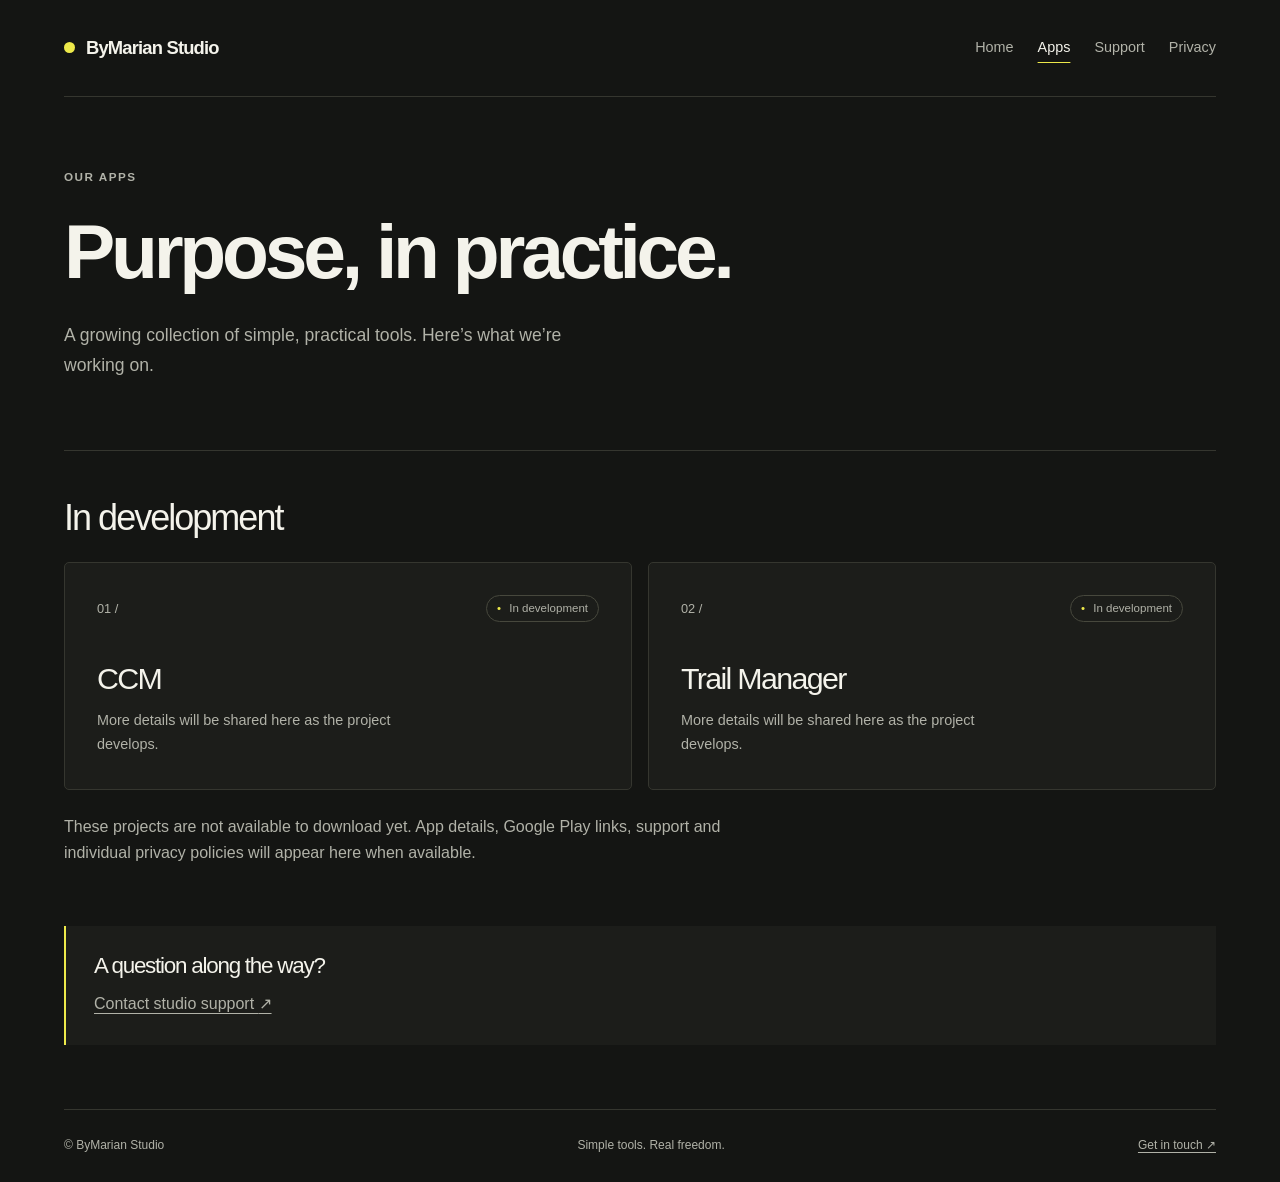
==== apps/index.html @ 3e7d70da "Build minimal ByMarian Studio website for GitHub Pages" ====
<!doctype html>
<html lang="en">
<head>
  <meta charset="utf-8">
  <meta name="viewport" content="width=device-width, initial-scale=1">
  <title>Apps — ByMarian Studio</title>
  <meta name="description" content="Explore apps in development at ByMarian Studio: CCM and Trail Manager.">
  <link rel="canonical" href="https://bymarianstudio.cz/apps/">
  <meta property="og:url" content="https://bymarianstudio.cz/apps/">
  <meta property="og:type" content="website">
  <meta property="og:site_name" content="ByMarian Studio">
  <meta property="og:title" content="Apps — ByMarian Studio">
  <meta property="og:description" content="Explore apps in development at ByMarian Studio: CCM and Trail Manager.">
  <meta name="theme-color" content="#141513">
  <link rel="stylesheet" href="../assets/styles.css">
</head>
<body>
  <a class="skip-link" href="#main">Skip to content</a>
  <div class="site-shell">
    <header class="site-header">
      <a class="wordmark" href="../"><span class="brand-dot" aria-hidden="true"></span>ByMarian Studio</a>
      <nav aria-label="Main navigation"><a href="../">Home</a><a href="../apps/" aria-current="page">Apps</a><a href="../support/">Support</a><a href="../privacy/">Privacy</a></nav>
    </header>
    <main id="main" tabindex="-1">
      <section class="page-intro"><p class="eyebrow">Our apps</p><h1>Purpose, in practice.</h1><p class="lead">A growing collection of simple, practical tools. Here’s what we’re working on.</p></section>
      <section class="section compact" aria-labelledby="projects-title"><h2 id="projects-title">In development</h2><ul class="app-grid">
      <li class="app-card"><div class="card-top"><span class="app-number" aria-hidden="true">01 /</span><span class="status"><span aria-hidden="true">•</span> In development</span></div><h3>CCM</h3><p>More details will be shared here as the project develops.</p></li>
      <li class="app-card"><div class="card-top"><span class="app-number" aria-hidden="true">02 /</span><span class="status"><span aria-hidden="true">•</span> In development</span></div><h3>Trail Manager</h3><p>More details will be shared here as the project develops.</p></li>
    </ul><p class="section-note">These projects are not available to download yet. App details, Google Play links, support and individual privacy policies will appear here when available.</p></section>
      <aside class="callout"><h2>A question along the way?</h2><p><a href="../support/">Contact studio support <span aria-hidden="true">↗</span></a></p></aside></main>
    <footer class="site-footer"><span>© ByMarian Studio</span><span>Simple tools. Real freedom.</span><a href="mailto:bymarianstudio@gmail.com">Get in touch <span aria-hidden="true">↗</span></a></footer>
  </div>
</body>
</html>
---- assets/styles.css ----
:root { color-scheme: dark; --bg: #141513; --panel: #1c1d1a; --text: #f4f3eb; --muted: #b1b2a8; --accent: #ede94a; --line: #35362f; }
* { box-sizing: border-box; }
html { scroll-padding-top: 2rem; }
body { margin: 0; background: var(--bg); color: var(--text); font-family: Arial, Helvetica, sans-serif; font-size: 1rem; line-height: 1.65; }
a { color: inherit; text-underline-offset: .25em; }
a:hover { color: var(--accent); }
a:focus-visible { outline: 3px solid var(--accent); outline-offset: 6px; border-radius: 2px; }
.site-shell { max-width: 1248px; margin: auto; padding: 0 24px; }
.site-header { display: flex; flex-wrap: wrap; align-items: center; justify-content: space-between; gap: 22px; padding: 28px 0; border-bottom: 1px solid var(--line); }
.wordmark { display: inline-flex; align-items: center; gap: 11px; text-decoration: none; font-size: 1.15rem; font-weight: 700; letter-spacing: -.045em; }
.brand-dot { width: 11px; height: 11px; background: var(--accent); border-radius: 50%; }
nav { display: flex; flex-wrap: wrap; gap: 8px 24px; }
nav a { padding: 8px 0; text-decoration: none; font-size: .9rem; color: var(--muted); }
nav a[aria-current="page"] { color: var(--text); text-decoration: underline; text-decoration-color: var(--accent); text-underline-offset: 10px; }
.hero { padding: 70px 0 64px; position: relative; }
.eyebrow { display: flex; align-items: center; gap: 12px; margin: 0 0 24px; color: var(--muted); font-size: .73rem; font-weight: 600; letter-spacing: .13em; text-transform: uppercase; }
.accent-line { width: 28px; height: 2px; background: var(--accent); }
h1, h2, h3, p { margin-top: 0; }
h1, h2, h3 { line-height: 1.08; letter-spacing: -.055em; }
h1 { font-size: clamp(2.8rem, 8.5vw, 7rem); font-weight: 600; margin-bottom: 28px; }
.hero h1 span { color: var(--accent); }
.hero-copy, .lead { max-width: 560px; color: var(--muted); font-size: 1.1rem; line-height: 1.7; }
.hero-copy { margin-bottom: 32px; }
.button { display: inline-flex; align-items: center; gap: 32px; padding: 14px 21px; background: var(--accent); color: var(--bg); font-weight: 700; text-decoration: none; border-radius: 3px; }
.button:hover { color: var(--bg); background: #faf77b; }
.hero-note { display: block; margin-top: 36px; font-size: .78rem; color: var(--muted); }
.section { padding: 42px 0; border-top: 1px solid var(--line); }
.section-heading { display: flex; justify-content: space-between; align-items: end; flex-wrap: wrap; gap: 16px; margin-bottom: 28px; }
.section-heading .eyebrow { margin-bottom: 14px; }
h2 { font-size: clamp(1.7rem, 3.5vw, 2.25rem); font-weight: 500; margin-bottom: 24px; }
.section-heading h2 { margin-bottom: 0; }
.text-link { white-space: nowrap; font-size: .9rem; }
.app-grid { list-style: none; display: grid; gap: 16px; padding: 0; margin: 0; }
.app-card { background: var(--panel); border: 1px solid var(--line); border-radius: 5px; padding: 26px; }
.card-top { display: flex; align-items: center; justify-content: space-between; flex-wrap: wrap; gap: 12px; margin-bottom: 40px; }
.app-number { font-size: .8rem; color: var(--muted); }
.status { font-size: .72rem; color: var(--muted); border: 1px solid #47483d; padding: 3px 10px; border-radius: 20px; }
.status span { color: var(--accent); margin-right: 5px; }
h3 { font-size: 1.9rem; font-weight: 500; margin-bottom: 14px; }
.app-card p { color: var(--muted); font-size: .9rem; max-width: 340px; margin-bottom: 0; }
.contact { margin-top: 12px; padding-bottom: 60px; }
.contact p:not(.eyebrow), .prose p, .callout p, .section-note { color: var(--muted); }
.contact h2 { margin-bottom: 16px; }
.email { font-size: clamp(.95rem, 2vw, 1.2rem); overflow-wrap: anywhere; }
.email span { display: inline-block; margin-left: 8px; color: var(--accent); }
.site-footer { display: flex; justify-content: space-between; flex-wrap: wrap; gap: 16px 30px; border-top: 1px solid var(--line); padding: 26px 0; color: var(--muted); font-size: .75rem; }
.page-intro { padding: 70px 0 52px; }
.page-intro h1 { font-size: clamp(2.7rem, 6vw, 5rem); }
.page-intro .email { display: inline-block; margin-top: 18px; }
.prose { max-width: 760px; }
.prose p:last-child { margin-bottom: 0; }
.section-note { max-width: 720px; margin: 24px 0 0; }
.callout { padding: 28px; border-left: 2px solid var(--accent); background: var(--panel); margin: 12px 0 64px; }
.callout h2 { font-size: 1.4rem; margin-bottom: 12px; }
.callout p { margin-bottom: 0; max-width: 720px; overflow-wrap: anywhere; }
.skip-link { position: absolute; top: -100px; left: 24px; z-index: 10; padding: 12px; background: var(--accent); color: var(--bg); }
.skip-link:focus { top: 8px; color: var(--bg); }
@media (min-width: 700px) {
  .site-shell { padding: 0 48px; }
  .site-header { padding: 28px 0; }
  .hero { padding: 90px 0 76px; }
  .hero-note { position: absolute; bottom: 86px; right: 0; }
  .app-grid { grid-template-columns: repeat(2, minmax(0, 1fr)); }
  .app-card { padding: 32px; }
  .section { padding-top: 48px; padding-bottom: 48px; }
  .contact { display: flex; align-items: center; justify-content: space-between; gap: 32px; padding-bottom: 64px; }
  .contact .email { flex-shrink: 0; }
}
@media (max-width: 380px) {
  .site-shell { padding: 0 18px; }
  nav { gap: 20px; }
  .app-card { padding: 20px; }
}
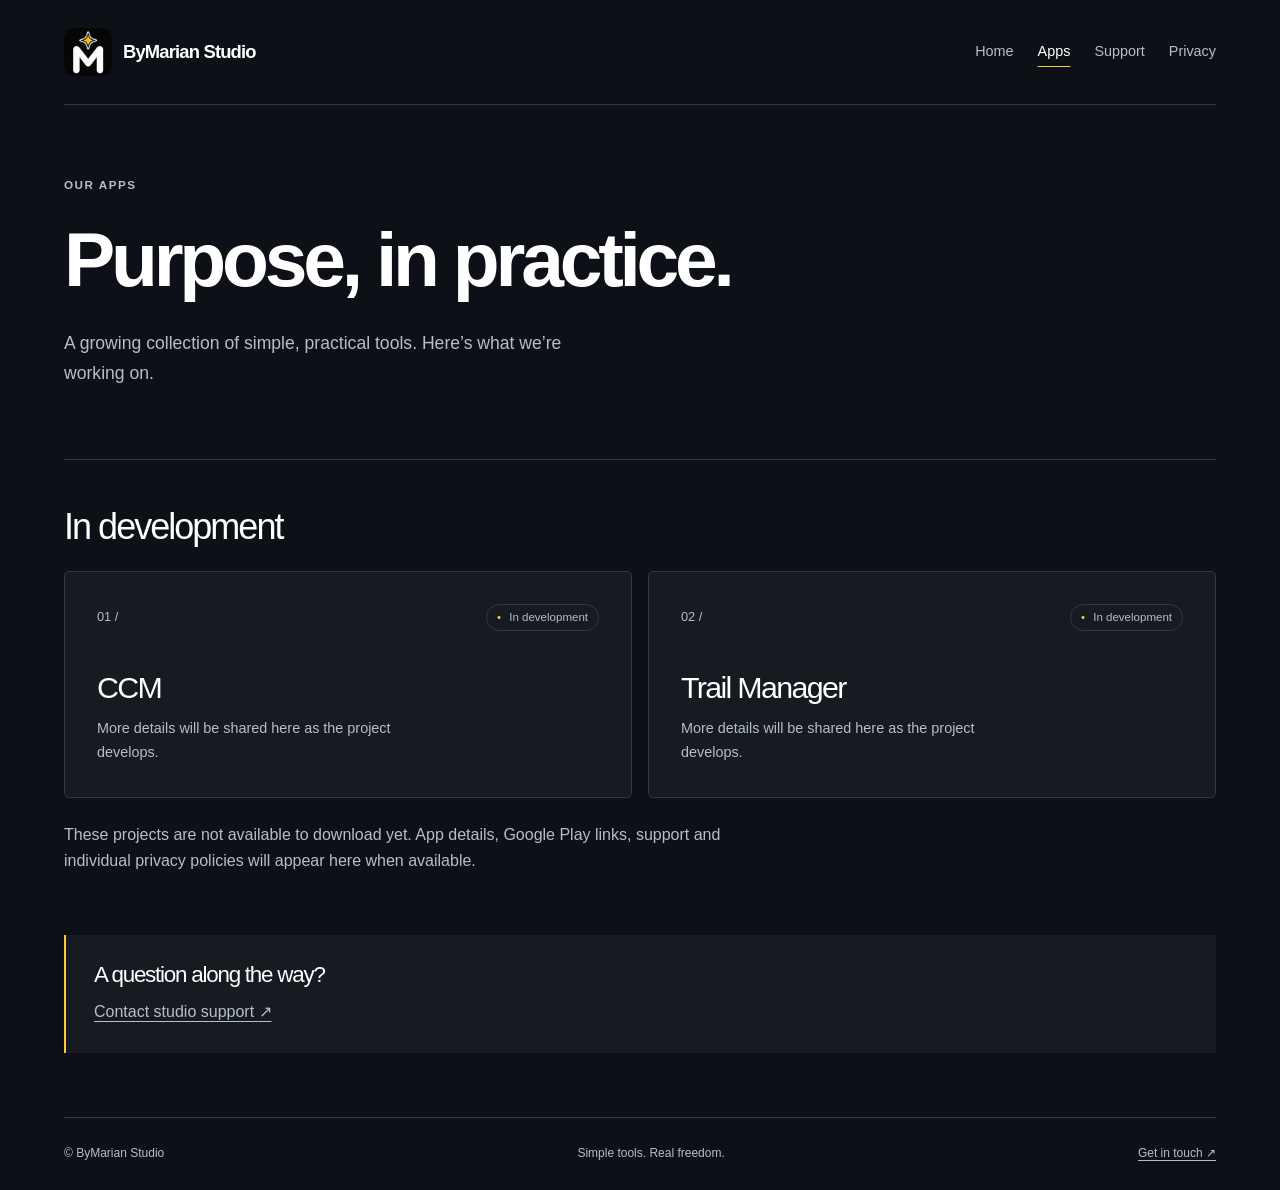
==== commit dc48d084: "Apply final ByMarian Studio branding and optimized logo assets" ====
--- a/apps/index.html
+++ b/apps/index.html
@@ -11,14 +11,21 @@
   <meta property="og:site_name" content="ByMarian Studio">
   <meta property="og:title" content="Apps — ByMarian Studio">
   <meta property="og:description" content="Explore apps in development at ByMarian Studio: CCM and Trail Manager.">
-  <meta name="theme-color" content="#141513">
+  <meta name="theme-color" content="#0d1117">
+  <link rel="icon" href="../favicon.ico" sizes="16x16 32x32 48x48 64x64">
+  <link rel="icon" type="image/png" href="../assets/brand/icon-32.png" sizes="32x32">
+  <link rel="apple-touch-icon" href="../assets/brand/icon-180.png" sizes="180x180">
+  <meta property="og:image" content="https://bymarianstudio.cz/assets/brand/logo-512.jpg">
+  <meta property="og:image:width" content="512">
+  <meta property="og:image:height" content="512">
+  <meta property="og:image:alt" content="ByMarian Studio — white M with a yellow spark on a dark background">
   <link rel="stylesheet" href="../assets/styles.css">
 </head>
 <body>
   <a class="skip-link" href="#main">Skip to content</a>
   <div class="site-shell">
     <header class="site-header">
-      <a class="wordmark" href="../"><span class="brand-dot" aria-hidden="true"></span>ByMarian Studio</a>
+      <a class="wordmark" href="../"><img class="brand-logo" src="../assets/brand/logo-128.png" width="48" height="48" alt="">ByMarian Studio</a>
       <nav aria-label="Main navigation"><a href="../">Home</a><a href="../apps/" aria-current="page">Apps</a><a href="../support/">Support</a><a href="../privacy/">Privacy</a></nav>
     </header>
     <main id="main" tabindex="-1">
--- a/assets/styles.css
+++ b/assets/styles.css
@@ -1,4 +1,4 @@
-:root { color-scheme: dark; --bg: #141513; --panel: #1c1d1a; --text: #f4f3eb; --muted: #b1b2a8; --accent: #ede94a; --line: #35362f; }
+:root { color-scheme: dark; --bg: #0d1117; --panel: #161b22; --text: #ffffff; --muted: #b7bec8; --accent: #ffc933; --line: #303843; }
 * { box-sizing: border-box; }
 html { scroll-padding-top: 2rem; }
 body { margin: 0; background: var(--bg); color: var(--text); font-family: Arial, Helvetica, sans-serif; font-size: 1rem; line-height: 1.65; }
@@ -8,21 +8,21 @@
 .site-shell { max-width: 1248px; margin: auto; padding: 0 24px; }
 .site-header { display: flex; flex-wrap: wrap; align-items: center; justify-content: space-between; gap: 22px; padding: 28px 0; border-bottom: 1px solid var(--line); }
 .wordmark { display: inline-flex; align-items: center; gap: 11px; text-decoration: none; font-size: 1.15rem; font-weight: 700; letter-spacing: -.045em; }
-.brand-dot { width: 11px; height: 11px; background: var(--accent); border-radius: 50%; }
+.brand-logo { display: block; width: 48px; height: 48px; flex-shrink: 0; border-radius: 10px; }
 nav { display: flex; flex-wrap: wrap; gap: 8px 24px; }
 nav a { padding: 8px 0; text-decoration: none; font-size: .9rem; color: var(--muted); }
 nav a[aria-current="page"] { color: var(--text); text-decoration: underline; text-decoration-color: var(--accent); text-underline-offset: 10px; }
-.hero { padding: 70px 0 64px; position: relative; }
+.hero { padding: 48px 0 56px; position: relative; }
 .eyebrow { display: flex; align-items: center; gap: 12px; margin: 0 0 24px; color: var(--muted); font-size: .73rem; font-weight: 600; letter-spacing: .13em; text-transform: uppercase; }
-.accent-line { width: 28px; height: 2px; background: var(--accent); }
+.hero-brand { margin-bottom: 22px; font-size: clamp(1.45rem, 3vw, 2rem); font-weight: 600; letter-spacing: -.035em; }
 h1, h2, h3, p { margin-top: 0; }
-h1, h2, h3 { line-height: 1.08; letter-spacing: -.055em; }
+h1, h2, h3 { line-height: 1.08; letter-spacing: -.055em; overflow-wrap: anywhere; }
 h1 { font-size: clamp(2.8rem, 8.5vw, 7rem); font-weight: 600; margin-bottom: 28px; }
 .hero h1 span { color: var(--accent); }
 .hero-copy, .lead { max-width: 560px; color: var(--muted); font-size: 1.1rem; line-height: 1.7; }
 .hero-copy { margin-bottom: 32px; }
 .button { display: inline-flex; align-items: center; gap: 32px; padding: 14px 21px; background: var(--accent); color: var(--bg); font-weight: 700; text-decoration: none; border-radius: 3px; }
-.button:hover { color: var(--bg); background: #faf77b; }
+.button:hover { color: var(--bg); background: #ffda70; }
 .hero-note { display: block; margin-top: 36px; font-size: .78rem; color: var(--muted); }
 .section { padding: 42px 0; border-top: 1px solid var(--line); }
 .section-heading { display: flex; justify-content: space-between; align-items: end; flex-wrap: wrap; gap: 16px; margin-bottom: 28px; }
@@ -34,7 +34,7 @@
 .app-card { background: var(--panel); border: 1px solid var(--line); border-radius: 5px; padding: 26px; }
 .card-top { display: flex; align-items: center; justify-content: space-between; flex-wrap: wrap; gap: 12px; margin-bottom: 40px; }
 .app-number { font-size: .8rem; color: var(--muted); }
-.status { font-size: .72rem; color: var(--muted); border: 1px solid #47483d; padding: 3px 10px; border-radius: 20px; }
+.status { font-size: .72rem; color: var(--muted); border: 1px solid var(--line); padding: 3px 10px; border-radius: 20px; }
 .status span { color: var(--accent); margin-right: 5px; }
 h3 { font-size: 1.9rem; font-weight: 500; margin-bottom: 14px; }
 .app-card p { color: var(--muted); font-size: .9rem; max-width: 340px; margin-bottom: 0; }
@@ -58,7 +58,7 @@
 @media (min-width: 700px) {
   .site-shell { padding: 0 48px; }
   .site-header { padding: 28px 0; }
-  .hero { padding: 90px 0 76px; }
+  .hero { padding: 64px 0 76px; }
   .hero-note { position: absolute; bottom: 86px; right: 0; }
   .app-grid { grid-template-columns: repeat(2, minmax(0, 1fr)); }
   .app-card { padding: 32px; }
